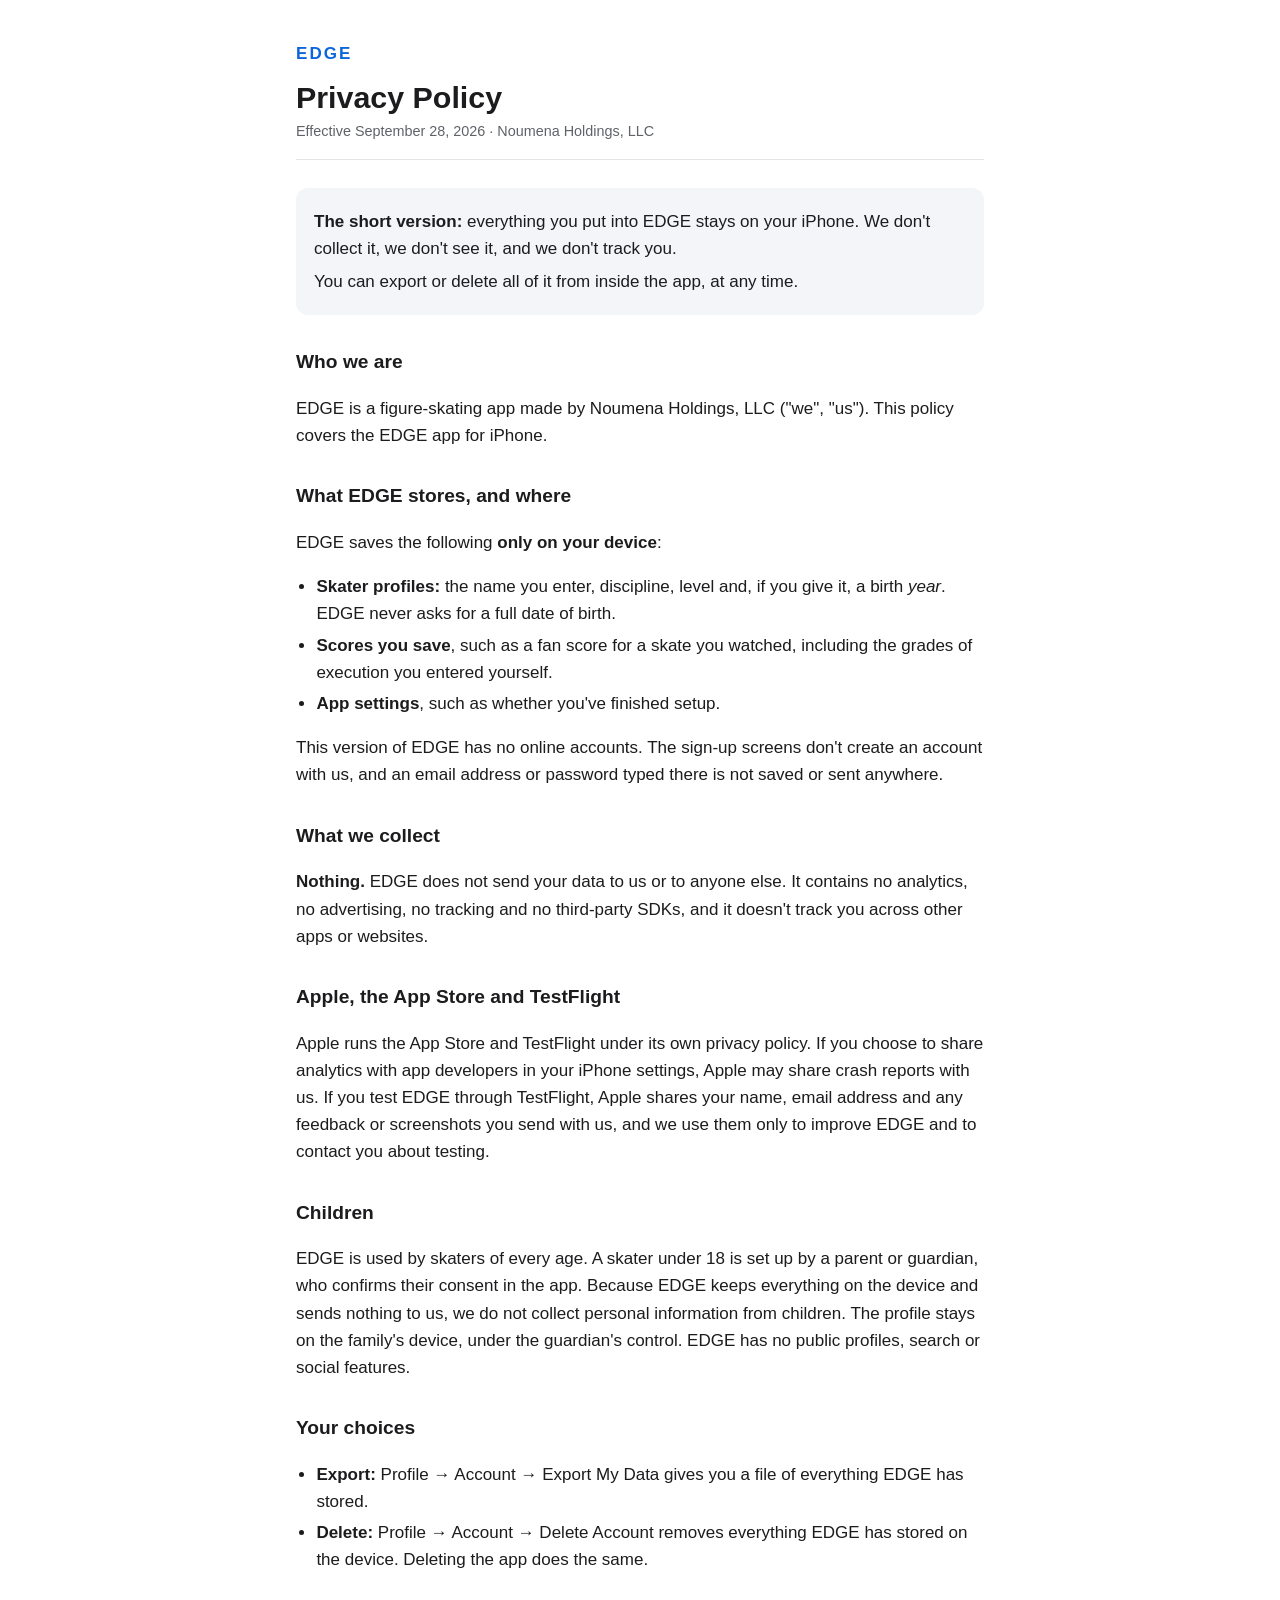
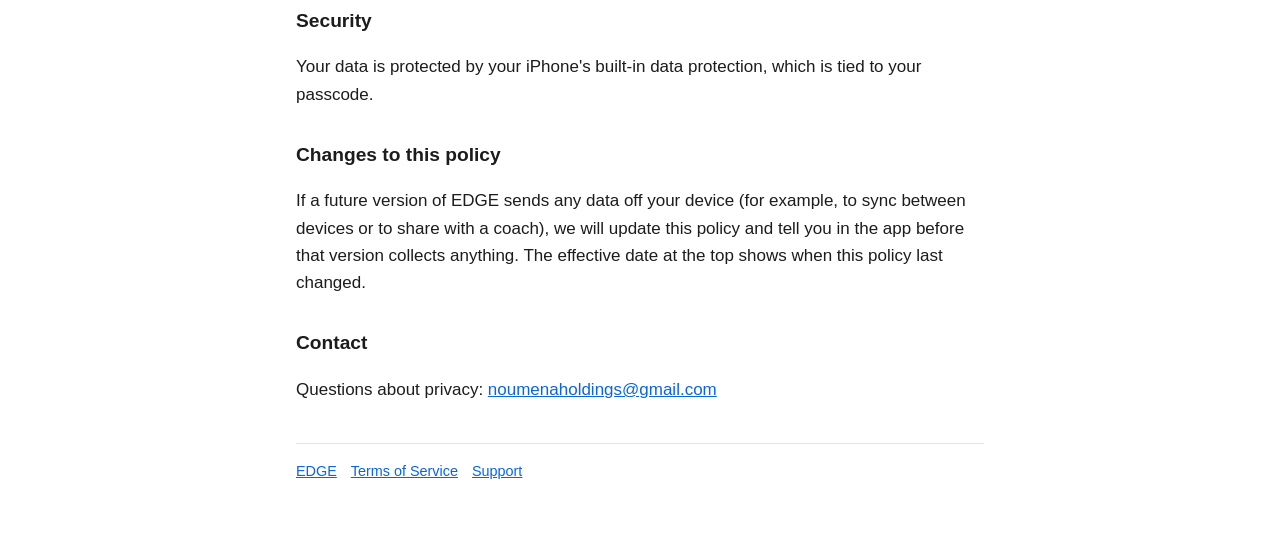
==== privacy.html @ af809af3 "Publish legal pages from edge@130e7f5" ====
<!doctype html>
<html lang="en">
<head>
<meta charset="utf-8">
<meta name="viewport" content="width=device-width, initial-scale=1">
<title>EDGE Privacy Policy</title>
<link rel="stylesheet" href="style.css">
</head>
<body>
<main>
<header>
  <a class="brand" href="./">EDGE</a>
  <h1>Privacy Policy</h1>
  <p class="meta">Effective September 28, 2026 · Noumena Holdings, LLC</p>
</header>

<div class="summary">
  <p><strong>The short version:</strong> everything you put into EDGE stays on your iPhone. We don't collect it, we don't see it, and we don't track you.</p>
  <p>You can export or delete all of it from inside the app, at any time.</p>
</div>

<h2>Who we are</h2>
<p>EDGE is a figure-skating app made by Noumena Holdings, LLC ("we", "us"). This policy covers the EDGE app for iPhone.</p>

<h2>What EDGE stores, and where</h2>
<p>EDGE saves the following <strong>only on your device</strong>:</p>
<ul>
  <li><strong>Skater profiles:</strong> the name you enter, discipline, level and, if you give it, a birth <em>year</em>. EDGE never asks for a full date of birth.</li>
  <li><strong>Scores you save</strong>, such as a fan score for a skate you watched, including the grades of execution you entered yourself.</li>
  <li><strong>App settings</strong>, such as whether you've finished setup.</li>
</ul>
<p>This version of EDGE has no online accounts. The sign-up screens don't create an account with us, and an email address or password typed there is not saved or sent anywhere.</p>

<h2>What we collect</h2>
<p><strong>Nothing.</strong> EDGE does not send your data to us or to anyone else. It contains no analytics, no advertising, no tracking and no third-party SDKs, and it doesn't track you across other apps or websites.</p>

<h2>Apple, the App Store and TestFlight</h2>
<p>Apple runs the App Store and TestFlight under its own privacy policy. If you choose to share analytics with app developers in your iPhone settings, Apple may share crash reports with us. If you test EDGE through TestFlight, Apple shares your name, email address and any feedback or screenshots you send with us, and we use them only to improve EDGE and to contact you about testing.</p>

<h2>Children</h2>
<p>EDGE is used by skaters of every age. A skater under 18 is set up by a parent or guardian, who confirms their consent in the app. Because EDGE keeps everything on the device and sends nothing to us, we do not collect personal information from children. The profile stays on the family's device, under the guardian's control. EDGE has no public profiles, search or social features.</p>

<h2>Your choices</h2>
<ul>
  <li><strong>Export:</strong> Profile → Account → Export My Data gives you a file of everything EDGE has stored.</li>
  <li><strong>Delete:</strong> Profile → Account → Delete Account removes everything EDGE has stored on the device. Deleting the app does the same.</li>
</ul>

<h2>Security</h2>
<p>Your data is protected by your iPhone's built-in data protection, which is tied to your passcode.</p>

<h2>Changes to this policy</h2>
<p>If a future version of EDGE sends any data off your device (for example, to sync between devices or to share with a coach), we will update this policy and tell you in the app before that version collects anything. The effective date at the top shows when this policy last changed.</p>

<h2>Contact</h2>
<p>Questions about privacy: <a href="mailto:noumenaholdings@gmail.com">noumenaholdings@gmail.com</a></p>

<footer>
  <a href="./">EDGE</a><a href="terms.html">Terms of Service</a><a href="support.html">Support</a>
</footer>
</main>
</body>
</html>
---- style.css ----
:root {
  --bg: #ffffff;
  --text: #1c1c1e;
  --muted: #5f6368;
  --accent: #0a66d9;
  --rule: #e3e3e8;
  --panel: #f4f5f8;
}
@media (prefers-color-scheme: dark) {
  :root {
    --bg: #111214;
    --text: #ececef;
    --muted: #a0a3aa;
    --accent: #5aa2ff;
    --rule: #2a2c31;
    --panel: #1b1d21;
  }
}
* { box-sizing: border-box; }
body {
  margin: 0;
  background: var(--bg);
  color: var(--text);
  font: 17px/1.6 -apple-system, BlinkMacSystemFont, "Segoe UI", Roboto, sans-serif;
}
main { max-width: 720px; margin: 0 auto; padding: 40px 16px 64px; }
header { border-bottom: 1px solid var(--rule); margin-bottom: 28px; padding-bottom: 16px; }
.brand { font-weight: 900; letter-spacing: 0.12em; color: var(--accent); text-decoration: none; }
h1 { font-size: 1.9rem; line-height: 1.2; margin: 12px 0 4px; }
h2 { font-size: 1.2rem; margin: 32px 0 8px; }
.meta { color: var(--muted); font-size: 0.9rem; margin: 0; }
a { color: var(--accent); }
ul { padding-left: 1.2em; }
li { margin: 4px 0; }
.summary { background: var(--panel); border-radius: 12px; padding: 14px 18px; }
.summary p { margin: 6px 0; }
footer { border-top: 1px solid var(--rule); margin-top: 40px; padding-top: 16px; color: var(--muted); font-size: 0.9rem; }
footer a { margin-right: 14px; }
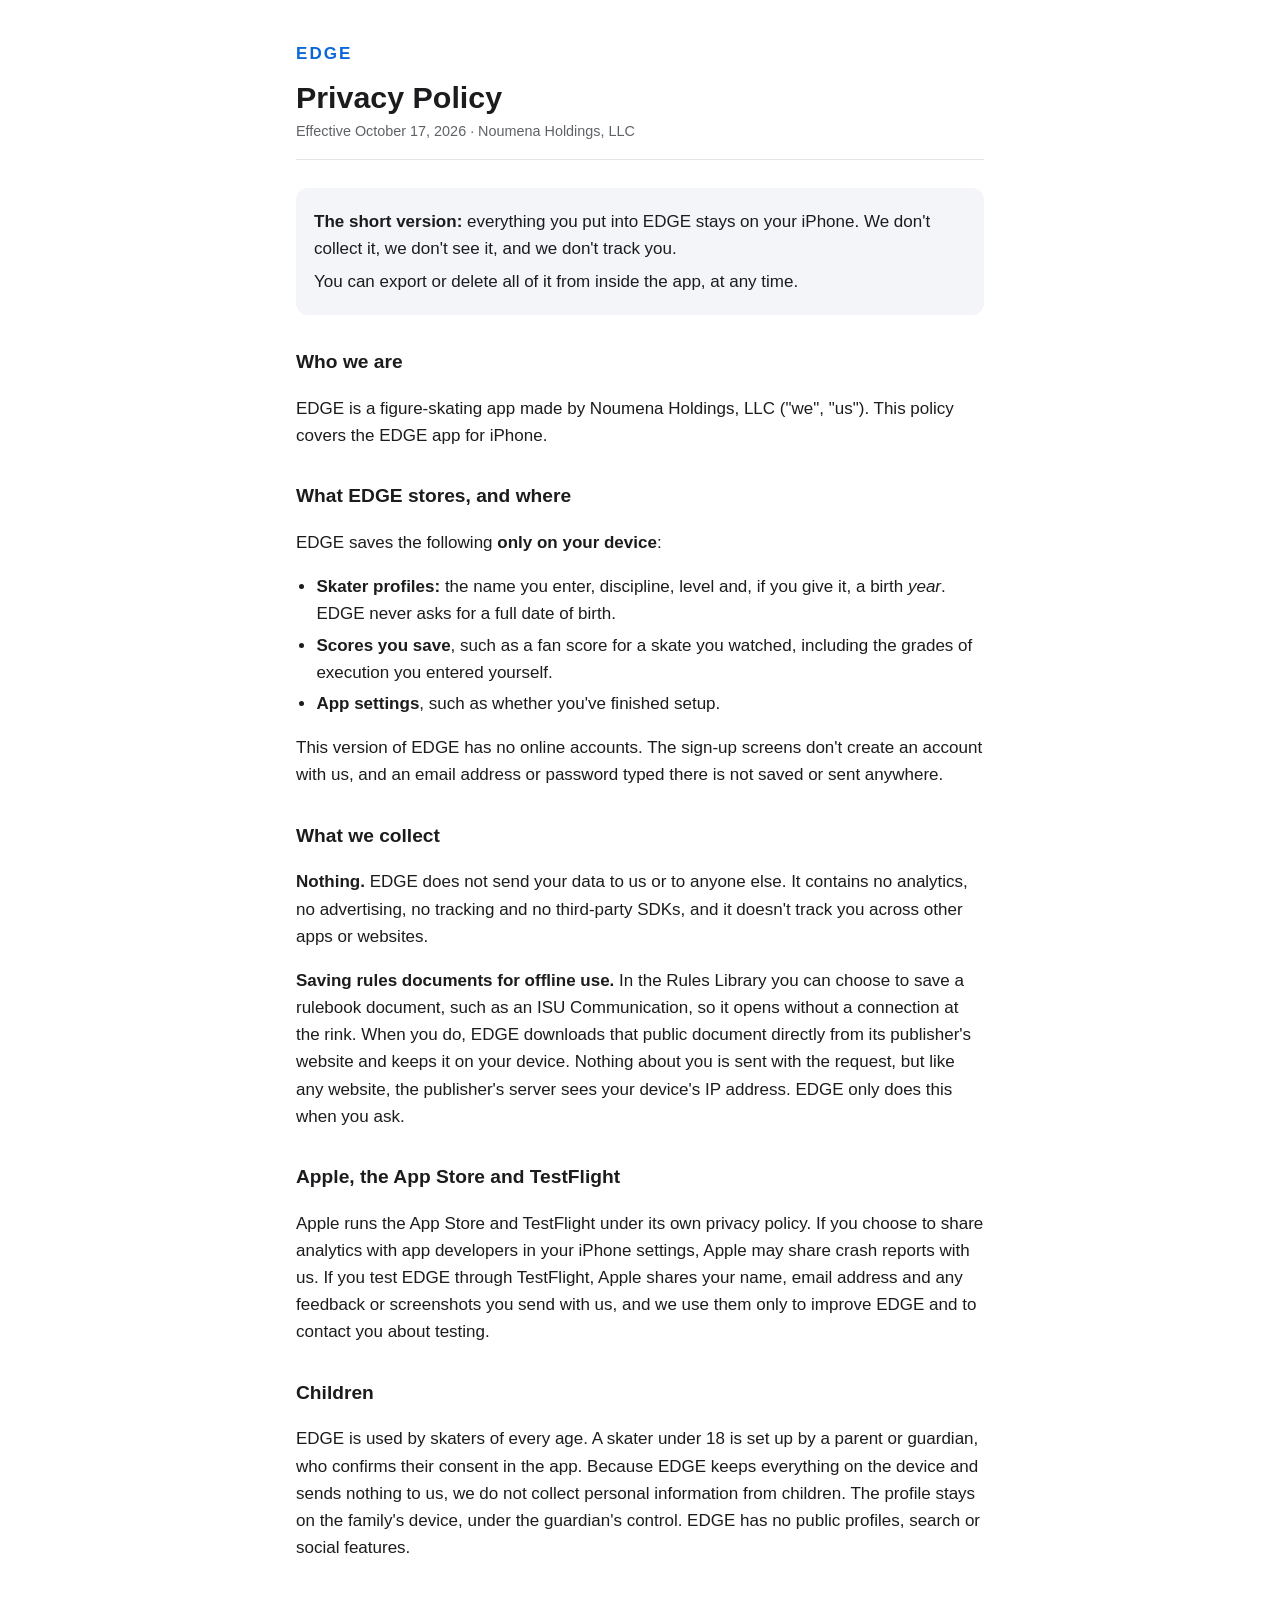
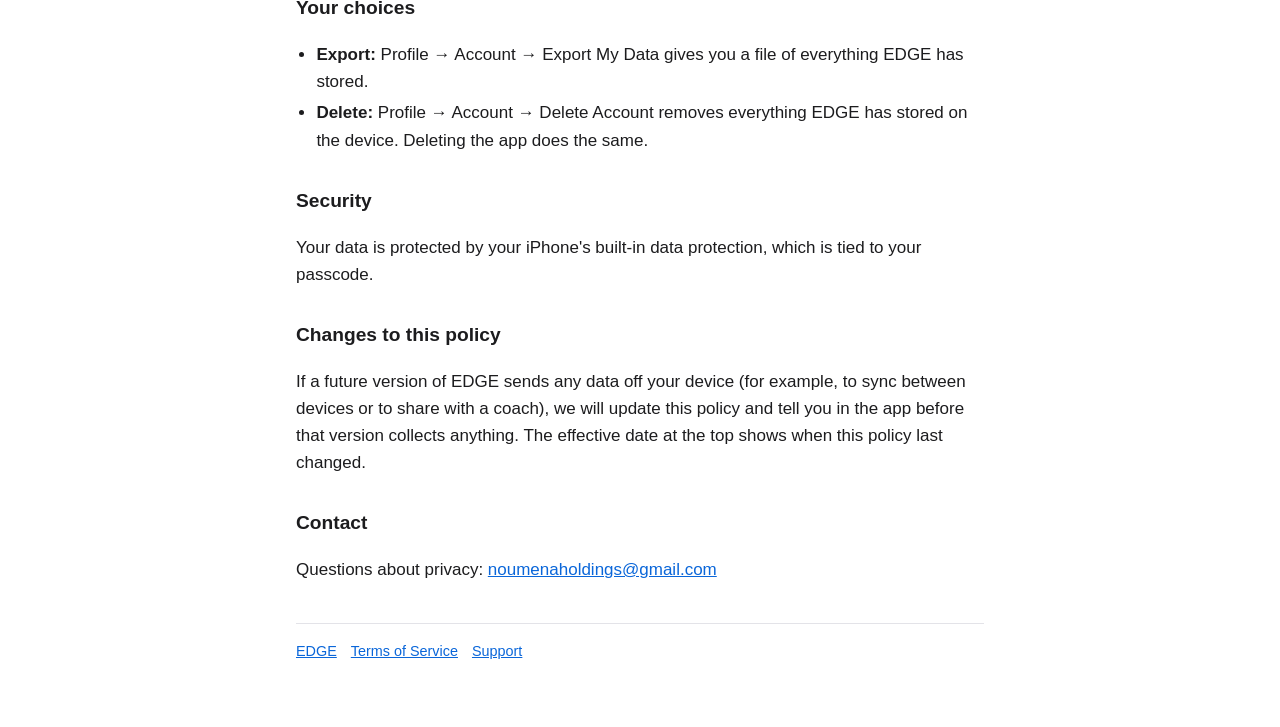
==== commit 3ecd4ff1: "Publish legal pages from edge@4f9c9db" ====
--- a/privacy.html
+++ b/privacy.html
@@ -11,7 +11,7 @@
 <header>
   <a class="brand" href="./">EDGE</a>
   <h1>Privacy Policy</h1>
-  <p class="meta">Effective September 28, 2026 · Noumena Holdings, LLC</p>
+  <p class="meta">Effective October 17, 2026 · Noumena Holdings, LLC</p>
 </header>
 
 <div class="summary">
@@ -33,6 +33,7 @@
 
 <h2>What we collect</h2>
 <p><strong>Nothing.</strong> EDGE does not send your data to us or to anyone else. It contains no analytics, no advertising, no tracking and no third-party SDKs, and it doesn't track you across other apps or websites.</p>
+<p><strong>Saving rules documents for offline use.</strong> In the Rules Library you can choose to save a rulebook document, such as an ISU Communication, so it opens without a connection at the rink. When you do, EDGE downloads that public document directly from its publisher's website and keeps it on your device. Nothing about you is sent with the request, but like any website, the publisher's server sees your device's IP address. EDGE only does this when you ask.</p>
 
 <h2>Apple, the App Store and TestFlight</h2>
 <p>Apple runs the App Store and TestFlight under its own privacy policy. If you choose to share analytics with app developers in your iPhone settings, Apple may share crash reports with us. If you test EDGE through TestFlight, Apple shares your name, email address and any feedback or screenshots you send with us, and we use them only to improve EDGE and to contact you about testing.</p>
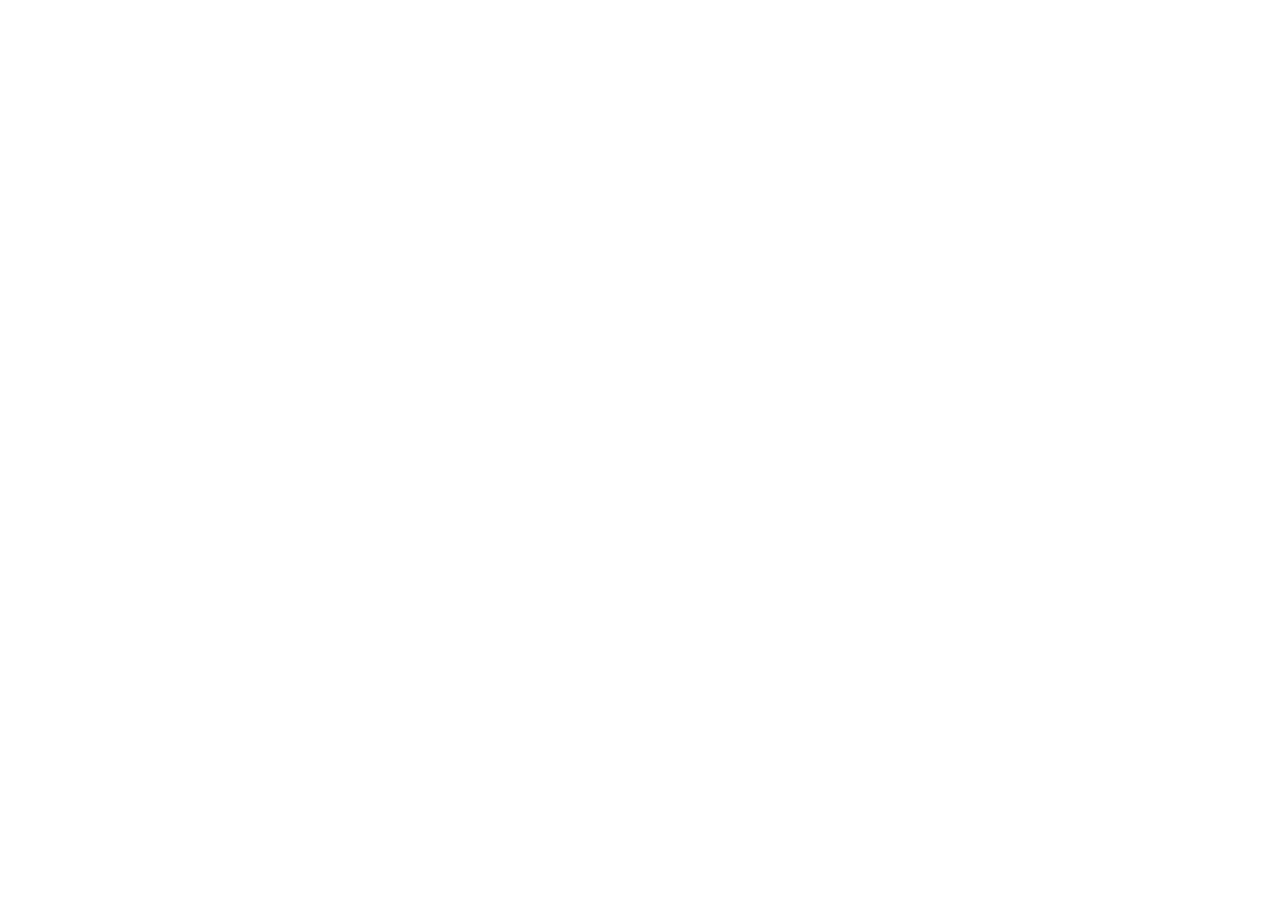
==== commit 7d3708fe: "EDGE is now ToePick: point every page at toepick-legal" ====
--- a/privacy.html
+++ b/privacy.html
@@ -1,64 +1,16 @@
 <!doctype html>
+<!-- ToePick · Copyright © 2026 Noumena Holdings, LLC. All rights reserved. -->
 <html lang="en">
 <head>
 <meta charset="utf-8">
 <meta name="viewport" content="width=device-width, initial-scale=1">
-<title>EDGE Privacy Policy</title>
-<link rel="stylesheet" href="style.css">
+<meta http-equiv="refresh" content="0; url=https://tedtanne.github.io/toepick-legal/privacy.html">
+<link rel="canonical" href="https://tedtanne.github.io/toepick-legal/privacy.html">
+<title>Moved — ToePick</title>
 </head>
 <body>
-<main>
-<header>
-  <a class="brand" href="./">EDGE</a>
-  <h1>Privacy Policy</h1>
-  <p class="meta">Effective October 17, 2026 · Noumena Holdings, LLC</p>
-</header>
-
-<div class="summary">
-  <p><strong>The short version:</strong> everything you put into EDGE stays on your iPhone. We don't collect it, we don't see it, and we don't track you.</p>
-  <p>You can export or delete all of it from inside the app, at any time.</p>
-</div>
-
-<h2>Who we are</h2>
-<p>EDGE is a figure-skating app made by Noumena Holdings, LLC ("we", "us"). This policy covers the EDGE app for iPhone.</p>
-
-<h2>What EDGE stores, and where</h2>
-<p>EDGE saves the following <strong>only on your device</strong>:</p>
-<ul>
-  <li><strong>Skater profiles:</strong> the name you enter, discipline, level and, if you give it, a birth <em>year</em>. EDGE never asks for a full date of birth.</li>
-  <li><strong>Scores you save</strong>, such as a fan score for a skate you watched, including the grades of execution you entered yourself.</li>
-  <li><strong>App settings</strong>, such as whether you've finished setup.</li>
-</ul>
-<p>This version of EDGE has no online accounts. The sign-up screens don't create an account with us, and an email address or password typed there is not saved or sent anywhere.</p>
-
-<h2>What we collect</h2>
-<p><strong>Nothing.</strong> EDGE does not send your data to us or to anyone else. It contains no analytics, no advertising, no tracking and no third-party SDKs, and it doesn't track you across other apps or websites.</p>
-<p><strong>Saving rules documents for offline use.</strong> In the Rules Library you can choose to save a rulebook document, such as an ISU Communication, so it opens without a connection at the rink. When you do, EDGE downloads that public document directly from its publisher's website and keeps it on your device. Nothing about you is sent with the request, but like any website, the publisher's server sees your device's IP address. EDGE only does this when you ask.</p>
-
-<h2>Apple, the App Store and TestFlight</h2>
-<p>Apple runs the App Store and TestFlight under its own privacy policy. If you choose to share analytics with app developers in your iPhone settings, Apple may share crash reports with us. If you test EDGE through TestFlight, Apple shares your name, email address and any feedback or screenshots you send with us, and we use them only to improve EDGE and to contact you about testing.</p>
-
-<h2>Children</h2>
-<p>EDGE is used by skaters of every age. A skater under 18 is set up by a parent or guardian, who confirms their consent in the app. Because EDGE keeps everything on the device and sends nothing to us, we do not collect personal information from children. The profile stays on the family's device, under the guardian's control. EDGE has no public profiles, search or social features.</p>
-
-<h2>Your choices</h2>
-<ul>
-  <li><strong>Export:</strong> Profile → Account → Export My Data gives you a file of everything EDGE has stored.</li>
-  <li><strong>Delete:</strong> Profile → Account → Delete Account removes everything EDGE has stored on the device. Deleting the app does the same.</li>
-</ul>
-
-<h2>Security</h2>
-<p>Your data is protected by your iPhone's built-in data protection, which is tied to your passcode.</p>
-
-<h2>Changes to this policy</h2>
-<p>If a future version of EDGE sends any data off your device (for example, to sync between devices or to share with a coach), we will update this policy and tell you in the app before that version collects anything. The effective date at the top shows when this policy last changed.</p>
-
-<h2>Contact</h2>
-<p>Questions about privacy: <a href="mailto:noumenaholdings@gmail.com">noumenaholdings@gmail.com</a></p>
-
-<footer>
-  <a href="./">EDGE</a><a href="terms.html">Terms of Service</a><a href="support.html">Support</a>
-</footer>
-</main>
+<p>EDGE is now <strong>ToePick</strong>. This page has moved to
+<a href="https://tedtanne.github.io/toepick-legal/privacy.html">https://tedtanne.github.io/toepick-legal/privacy.html</a>.</p>
+<p>© 2026 Noumena Holdings, LLC. All rights reserved.</p>
 </body>
 </html>
